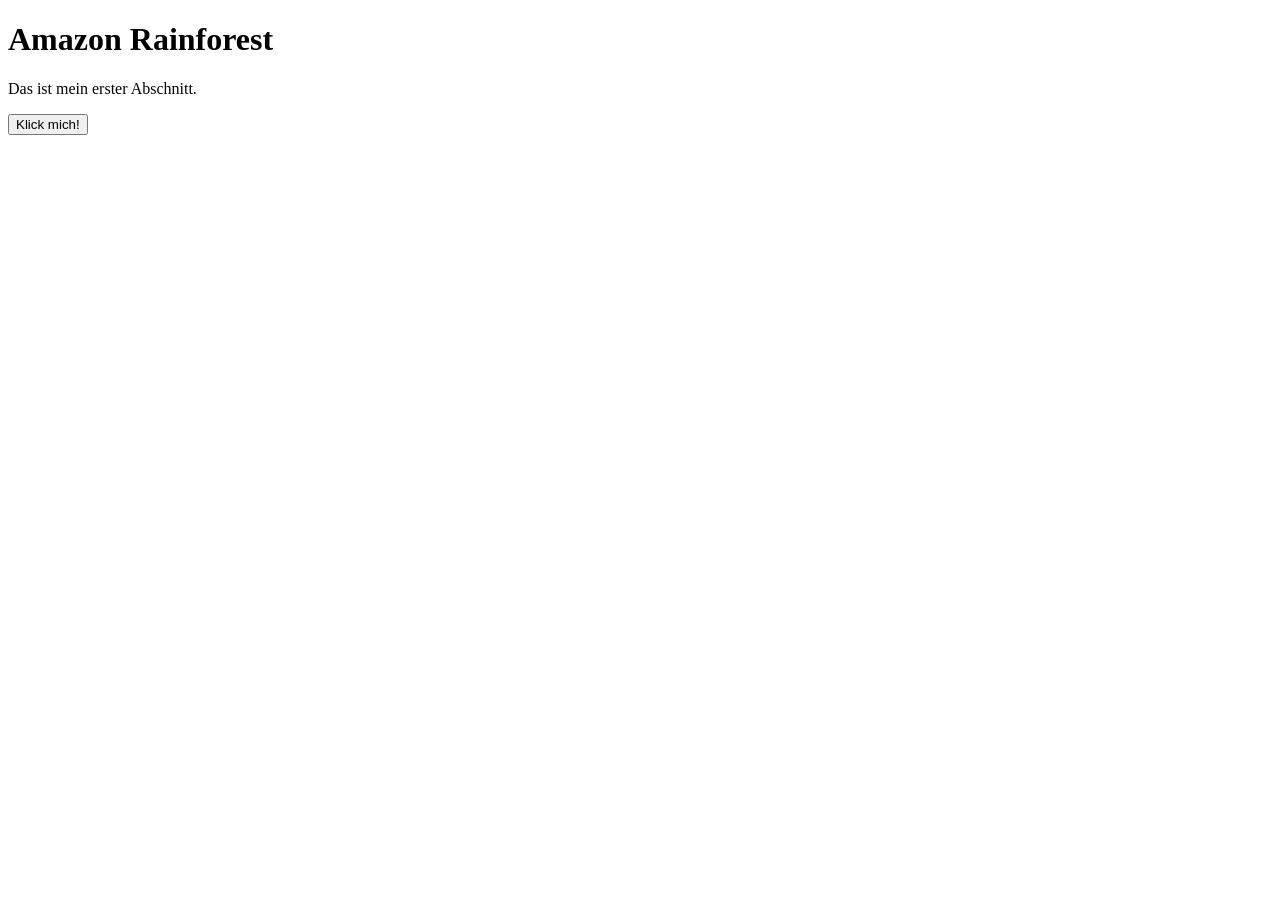
==== index.html @ 4434fc25 "Add files via upload" ====
<!DOCTYPE html>
<html lang="de">
<head>
  <meta charset="UTF-8">
  <meta name="viewport" content="width=device-width, initial-scale=1.0">
  <title>web</title>
  <link rel="stylesheet" href="style.css">
</head>
<body>

<h1>Amazon Rainforest</h1>
<p>Das ist mein erster Abschnitt.</p>
<button onclick="sayHello()">Klick mich!</button>

<script src="script.js"></script>
</body>
</html>
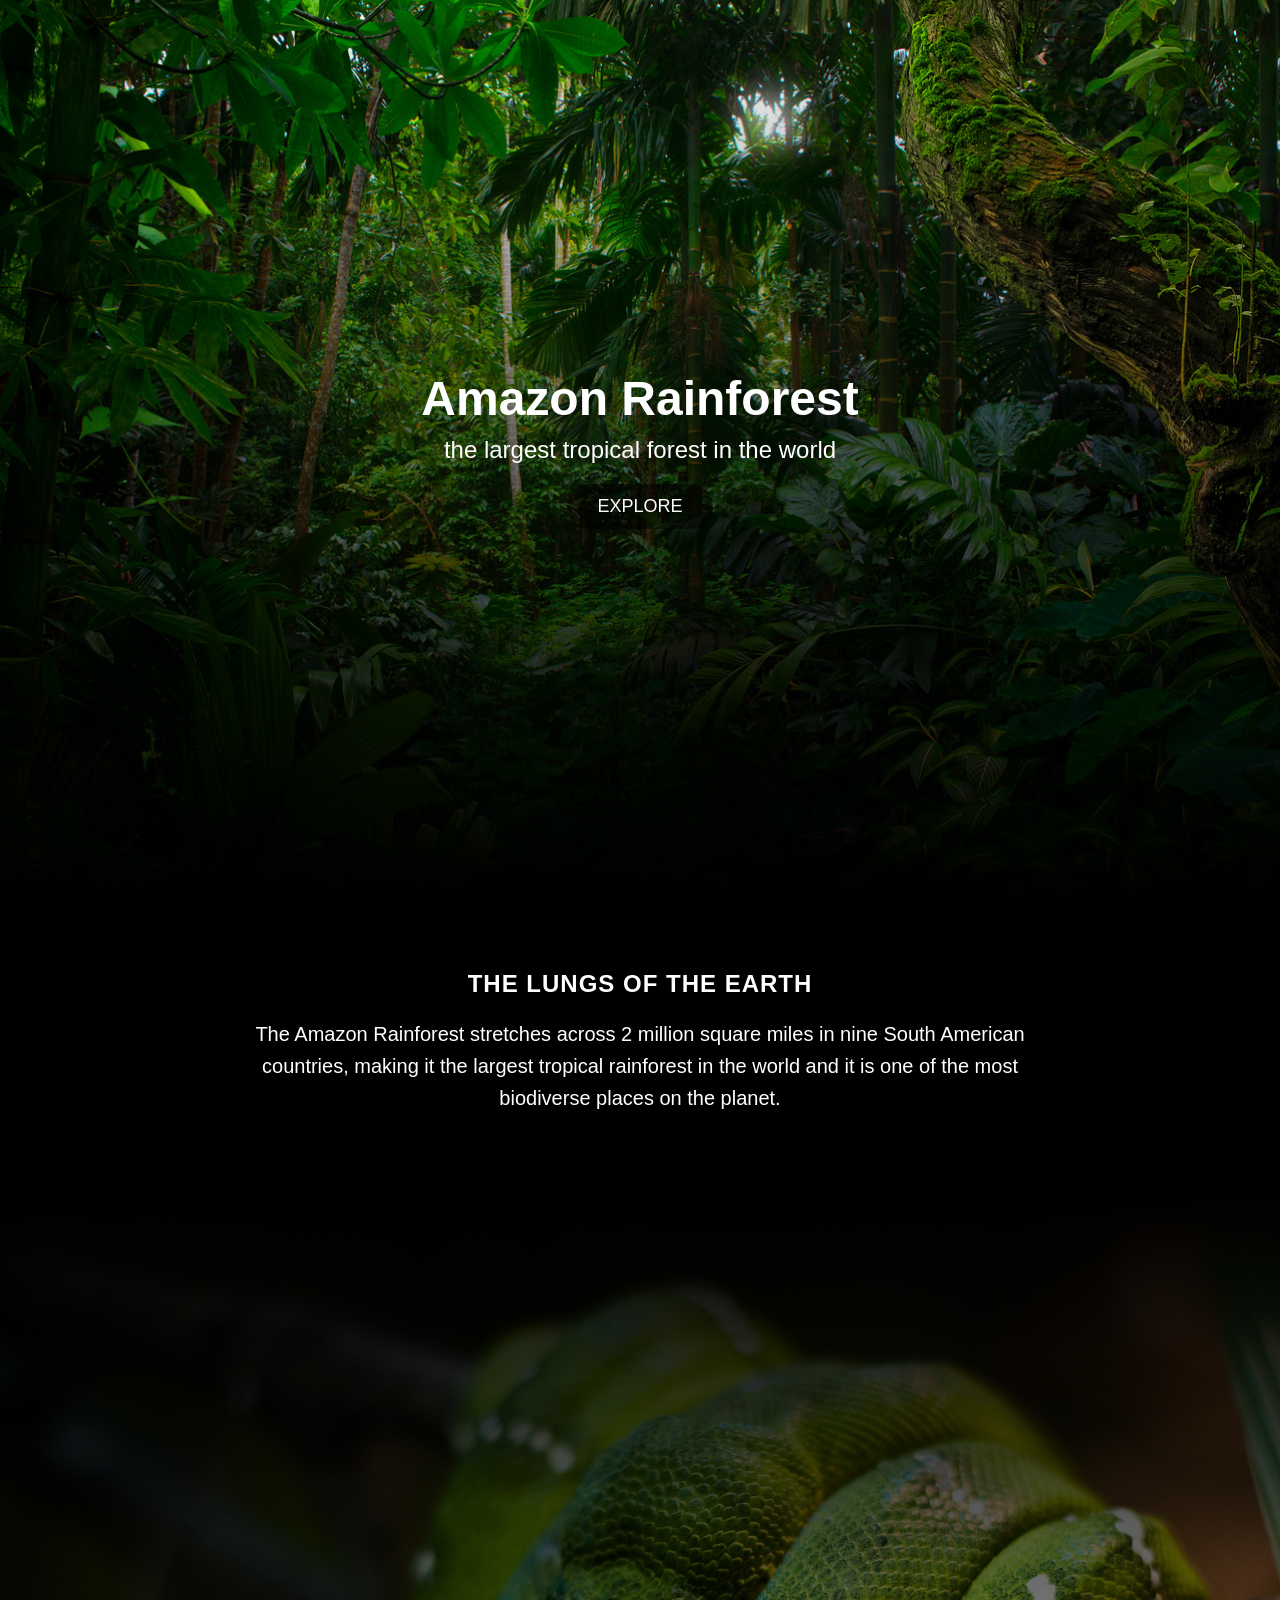
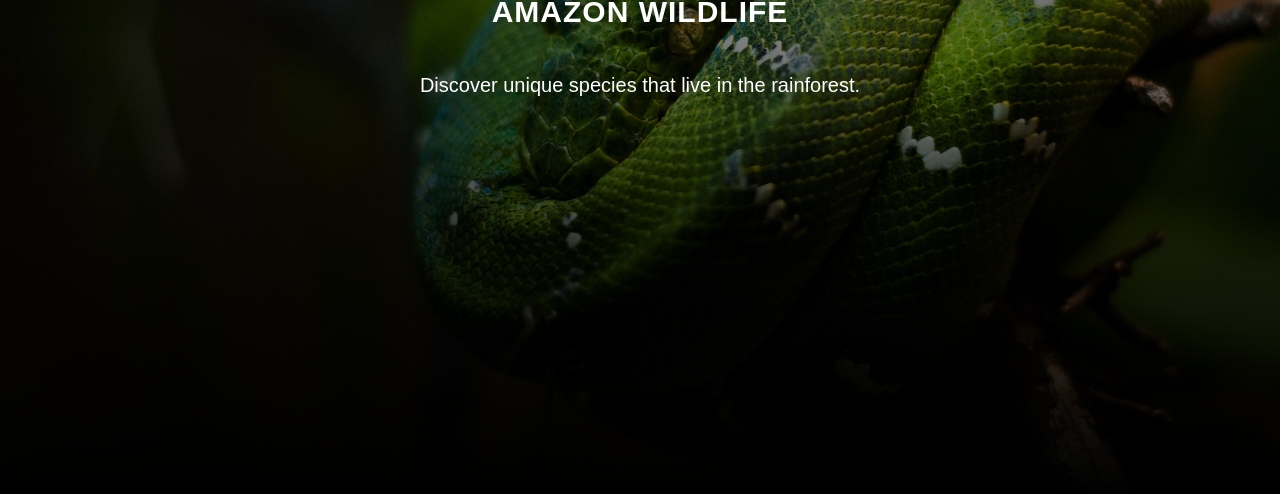
==== commit 715b0924: "Add files via upload" ====
--- a/index.html
+++ b/index.html
@@ -3,15 +3,31 @@
 <head>
   <meta charset="UTF-8">
   <meta name="viewport" content="width=device-width, initial-scale=1.0">
-  <title>web</title>
+  <title>Amazon Rainforest</title>
   <link rel="stylesheet" href="style.css">
 </head>
 <body>
 
-<h1>Amazon Rainforest</h1>
-<p>Das ist mein erster Abschnitt.</p>
-<button onclick="sayHello()">Klick mich!</button>
+  <!-- Hero Section -->
+  <div class="hero">
+    <div class="content">
+      <h1>Amazon Rainforest</h1>
+      <p>the largest tropical forest in the world</p>
+      <a href="#black">
+        <button>EXPLORE</button>
+      </a>
+    </div>
+  </div>
 
-<script src="script.js"></script>
+  <!-- Schwarzer Abschnitt -->
+  <div id="black" class="black-section">
+    <h2>THE LUNGS OF THE EARTH</h2>
+    <p>The Amazon Rainforest stretches across 2 million square miles in nine South American countries, making it the largest tropical rainforest in the world and it is one of the most biodiverse places on the planet.</p>
+  </div>
+
+  <div class="image-section">
+  <h2>AMAZON WILDLIFE</h2>
+  <p>Discover unique species that live in the rainforest.</p>
+</div>
 </body>
-</html>+</html>
--- a/style.css
+++ b/style.css
@@ -0,0 +1,208 @@
+
+
+html {
+  scroll-behavior: smooth;
+}
+html, body {
+  margin: 0;
+  padding: 0;
+  font-family: 'Segoe UI', Tahoma, Geneva, Verdana, sans-serif;
+  color: white;
+  text-align: center;
+  scroll-behavior: smooth;
+}
+
+/* Hero-Bereich */
+.hero {
+  position: relative;
+  z-index: 1;
+  width: 100%;
+  min-height: 100vh;       /* mindestens Bildschirmhöhe */
+  max-height: 1200px;      /* verhindert zu großes Bild auf riesigen Monitoren */
+  background-image: url('amazonpicture.jpg');
+  background-size: cover;
+  background-position: center;
+  background-repeat: no-repeat;
+
+  display: flex;
+  justify-content: center;
+  align-items: center;
+  text-align: center;
+}
+
+.hero::after {
+  content: "";
+  position: absolute;
+  left: 0;
+  bottom: 0;
+  width: 100%;
+  height: 100%; /* Verlauf nur unteres Bildende */
+  background: linear-gradient(to top, rgba(0,0,0,1), rgba(0, 0, 0, 0.301));
+  z-index: 0;
+}
+
+/* Text über dem Bild */
+.content {
+  position: relative;
+  z-index: 1;
+  max-width: 600px;
+  padding: 20px;
+}
+
+
+.content p {
+  font-size: 10px;
+  margin: 10px 0 20px 0;
+}
+
+/* Button */
+button {
+  padding: 12px 30px;
+  font-size: 15px;
+  cursor: pointer;
+  border: none;
+  border-radius: 25px;
+  background-color: rgba(0, 0, 0, 0.418);
+  color: white;
+  transition: background-color 0.3s, transform 0.3s;
+  
+}
+
+button:hover {
+  background-color: rgba(0, 0, 0, 0.514);
+  transform: scale(1.05);
+}
+
+
+/* Hero-Bereich */
+.hero {
+  position: relative;
+  width: 100%;
+  min-height: 100vh;       /* mindestens Bildschirmhöhe */
+  max-height: 1200px;      /* verhindert zu großes Bild auf riesigen Monitoren */
+  background-image: url('amazonpicture.jpg');
+  background-size: cover;
+  background-position: center;
+  background-repeat: no-repeat;
+
+  display: flex;
+  justify-content: center;
+  align-items: center;
+  text-align: center;
+}
+
+.hero::after {
+  content: "";
+  position: absolute;
+  left: 0;
+  bottom: 0;
+  width: 100%;
+  height: 100%; /* Verlauf nur unteres Bildende */
+  background: linear-gradient(to top, rgba(0,0,0,1), rgba(0, 0, 0, 0.0));
+  z-index: 0;
+}
+
+/* Text über dem Bild */
+.content {
+  position: relative;
+  z-index: 1;
+  max-width: 600px;
+  padding: 20px;
+}
+
+h1 {
+  margin: 0;
+  font-size: 48px;
+}
+
+.content p {
+  font-size: 24px;
+  margin: 10px 0 20px 0;
+}
+
+/* Button */
+button {
+  padding: 12px 30px;
+  font-size: 18px;
+  cursor: pointer;
+  border: none;
+  border-radius: 25px;
+  background-color: rgba(0, 0, 0, 0.5);
+  color: white;
+  transition: background-color 0.3s, transform 0.3s;
+}
+
+button:hover {
+  background-color: rgba(0, 0, 0, 0.4);
+  transform: scale(1.05);
+}
+
+/* Schwarzer Abschnitt */
+.black-section {
+  background-color: black;
+  color: white;
+  width: 100%;
+  padding: 50px 20px;
+  box-sizing: border-box;
+}
+
+.black-section h2 {
+  font-size: 24px;
+  margin: 0 0 §0px 0;
+  text-transform: uppercase;
+  letter-spacing: 1px;
+}
+
+.black-section p {
+  font-size: 20px;
+  line-height: 1.6;
+  margin: 0 auto 30px auto;
+  max-width: 800px;
+  text-align: center;
+}
+
+.image-section {
+  position: relative;
+  width: 100%;
+  min-height: 100vh;
+
+  background-image: url('pic6.jpg');
+  background-size: cover;
+  background-position: center;
+  background-repeat: no-repeat;
+
+  display: flex;
+  flex-direction: column;
+  justify-content: center;
+  align-items: center;
+  text-align: center;
+}
+
+.image-section::after {
+  content: "";
+  position: absolute;
+  left: 0;
+  top: 0;
+  width: 100%;
+  height: 100%;
+
+  background: linear-gradient(
+    to bottom,
+    rgba(0,0,0,1) 0%,
+    rgba(0, 0, 0, 0.5) 50%, 
+    rgba(0,0,0,1) 100%
+  );
+
+  z-index: 0;
+}
+
+.image-section h2 {
+ font-size: 30px;
+ letter-spacing: 1px;
+ z-index: 1;
+ }
+.image-section p {
+  font-size: 20px; /* Beispiel: anpassen wie gewünscht */
+  position: relative;
+  z-index: 1;
+}
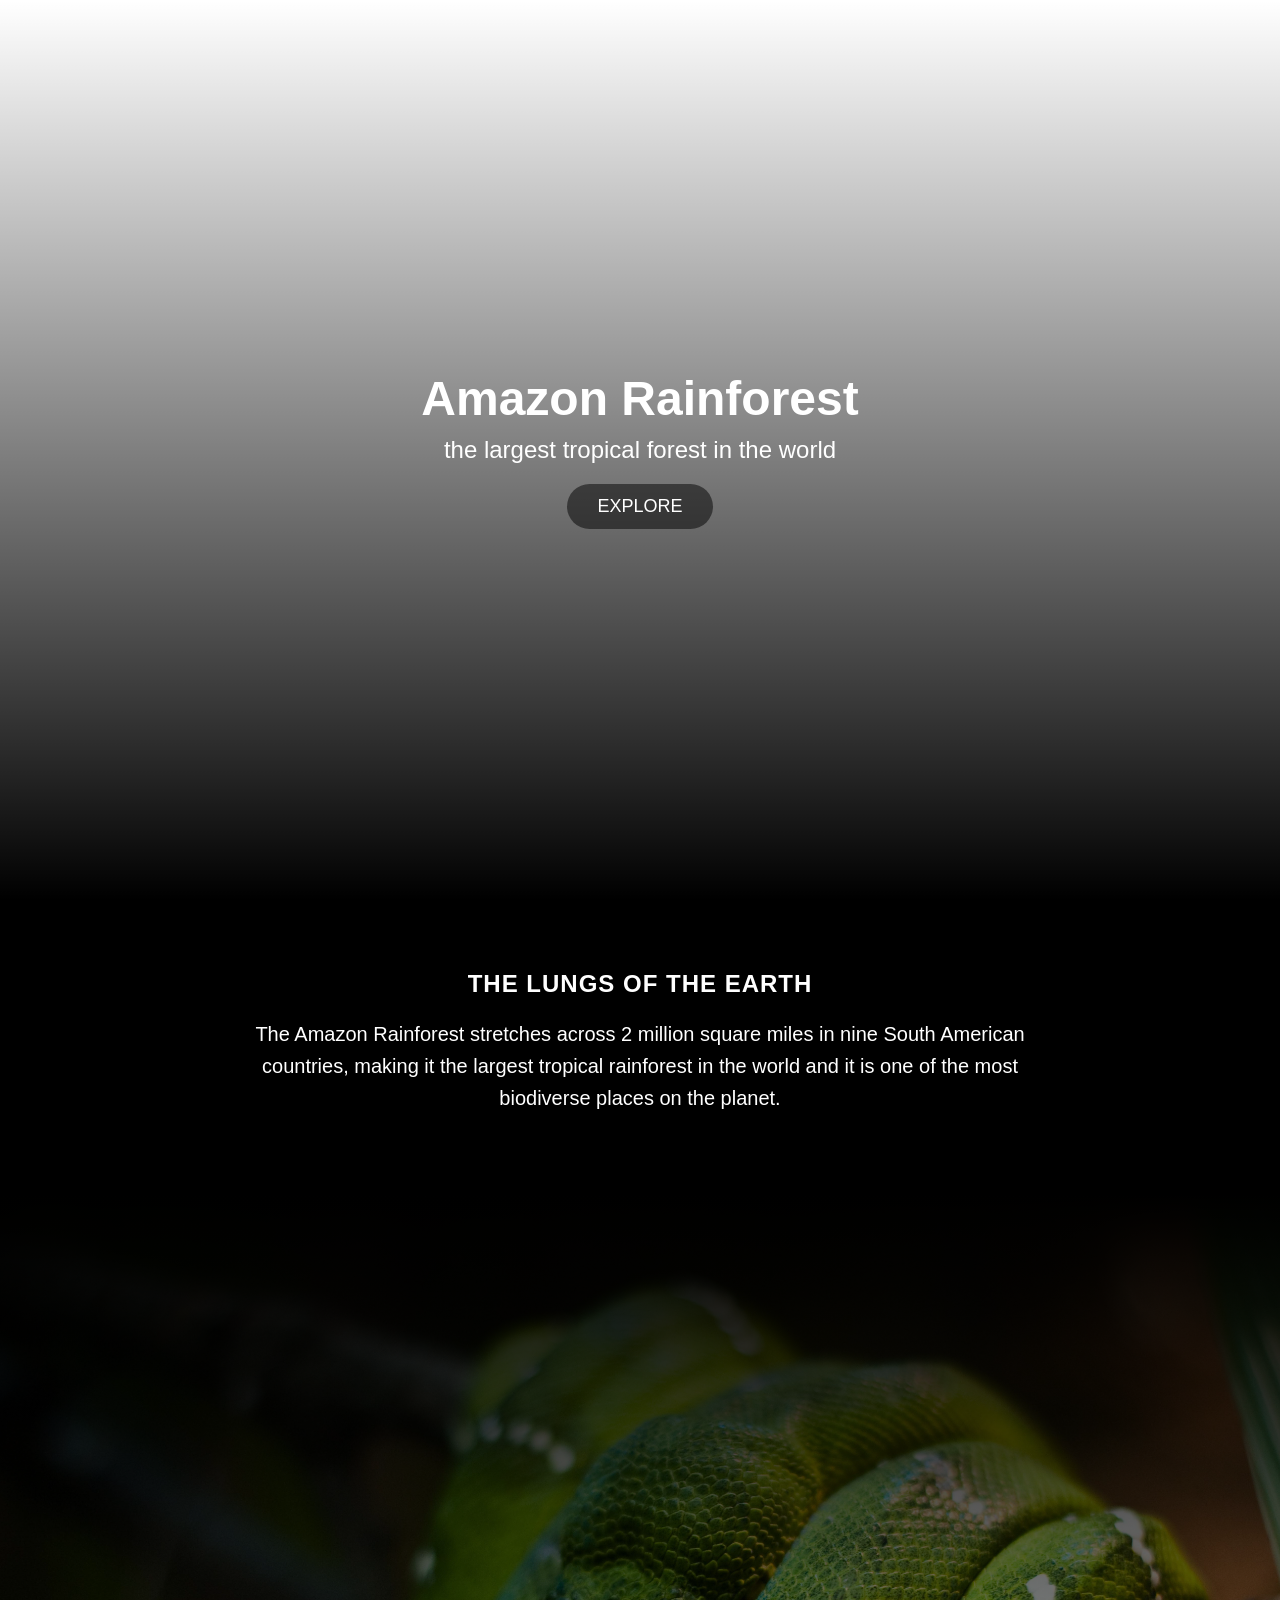
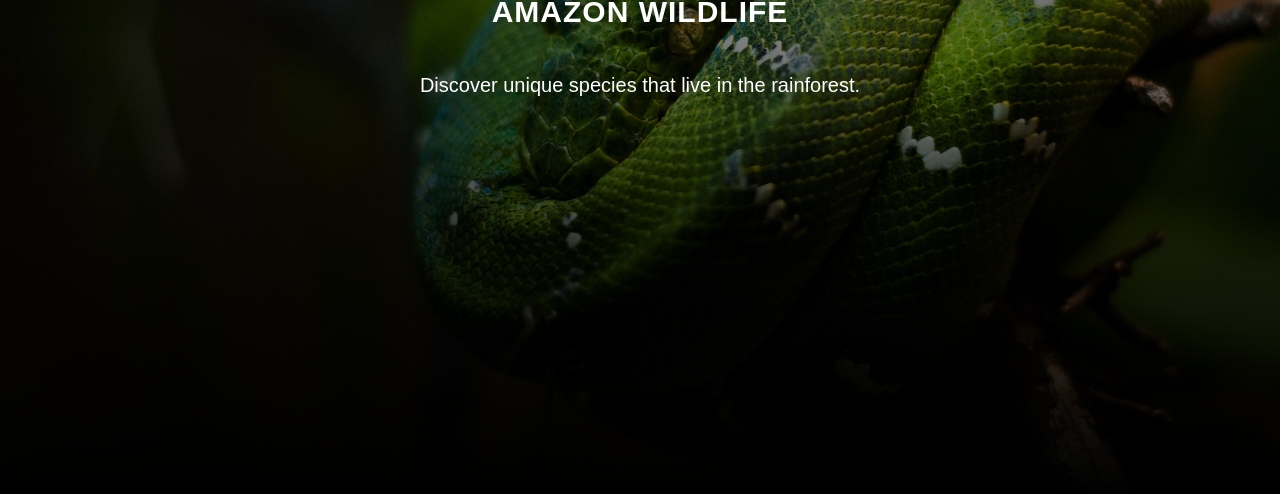
==== commit e1ca7a34: "Add files via upload" ====
(no text change in the page or its own stylesheets)
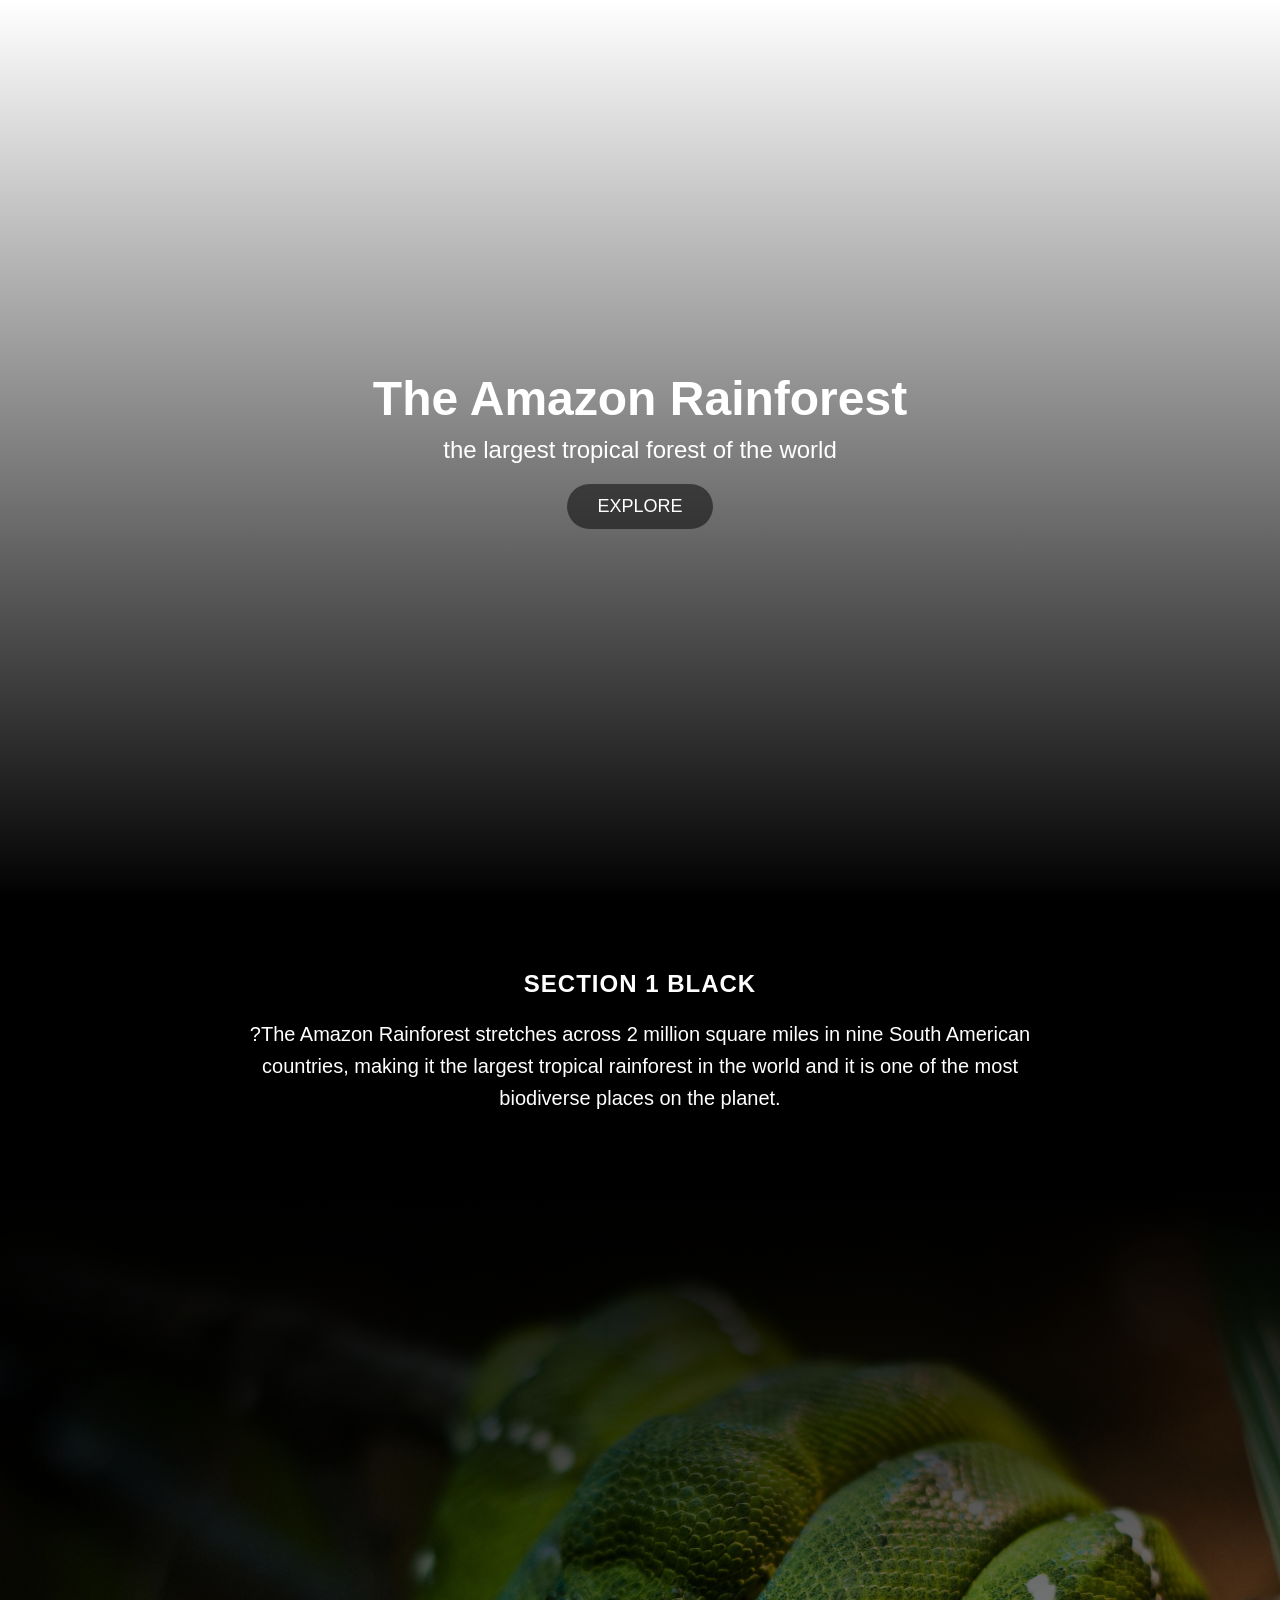
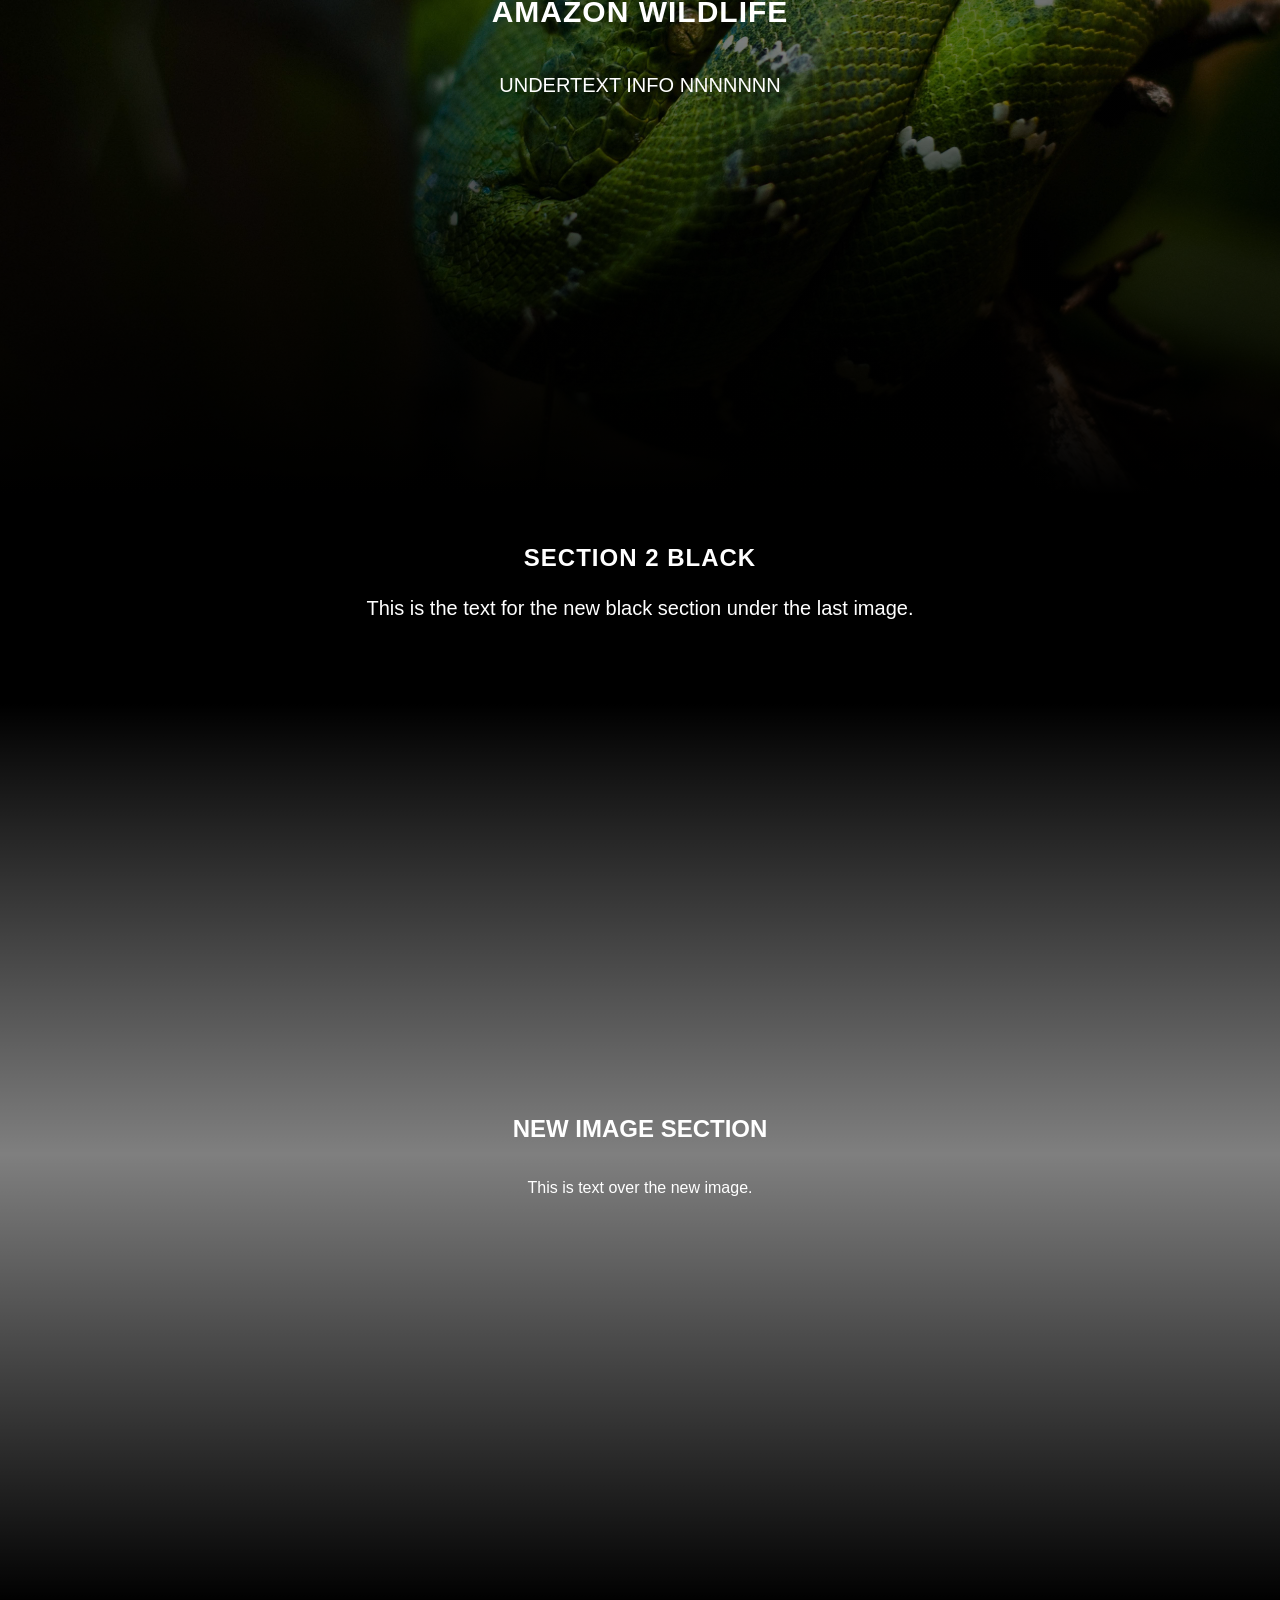
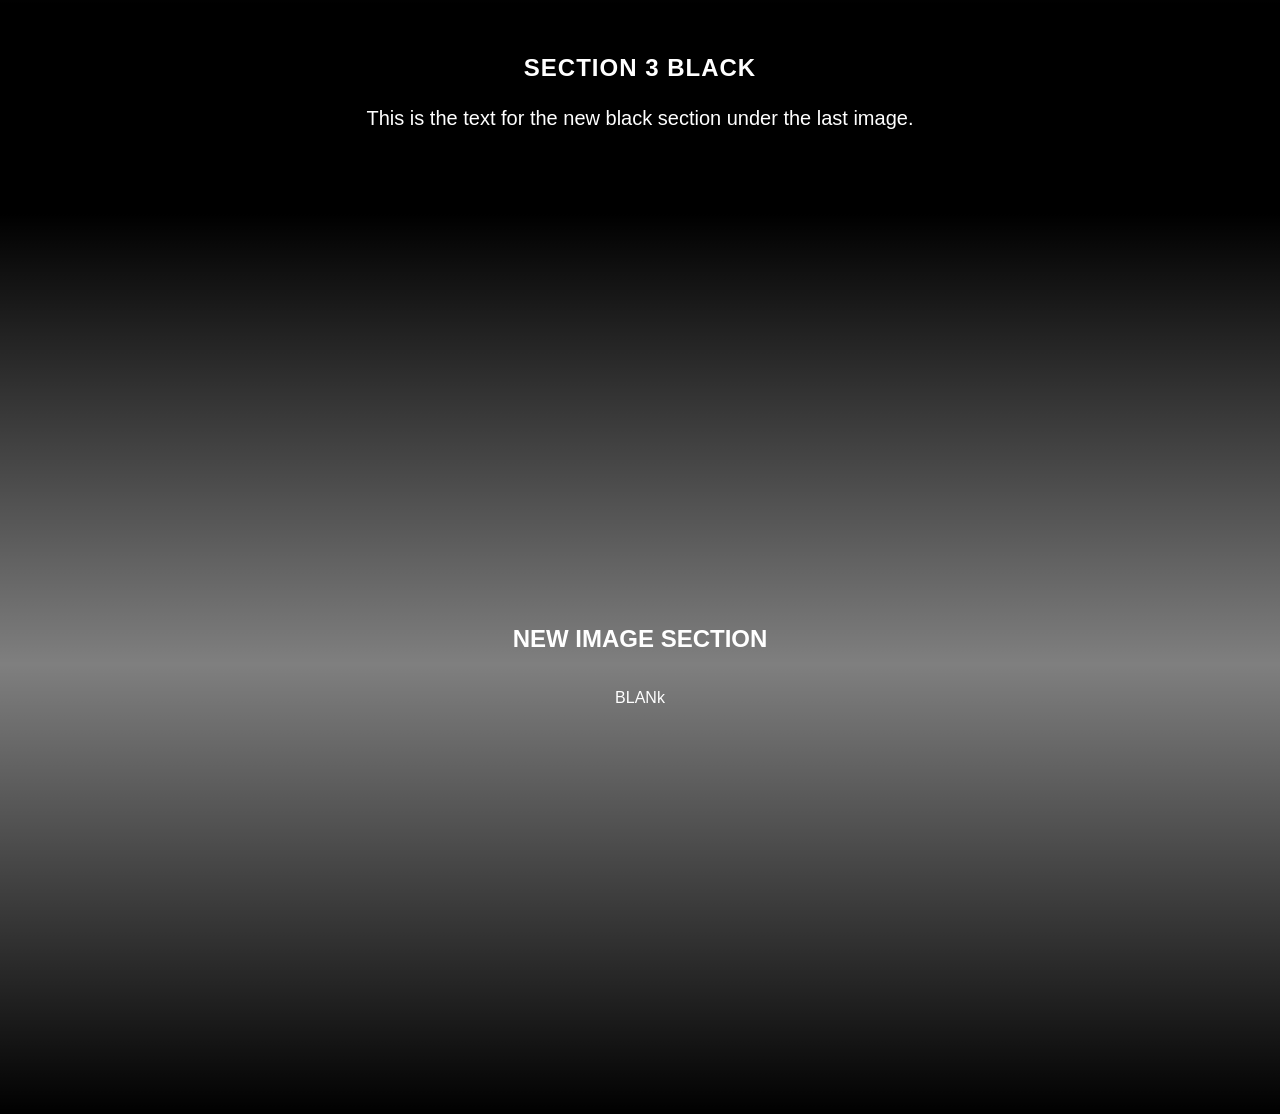
==== commit 7fa11eb6: "Add files via upload" ====
--- a/index.html
+++ b/index.html
@@ -3,7 +3,7 @@
 <head>
   <meta charset="UTF-8">
   <meta name="viewport" content="width=device-width, initial-scale=1.0">
-  <title>Amazon Rainforest</title>
+  <title>The Amazon Rainforest</title>
   <link rel="stylesheet" href="style.css">
 </head>
 <body>
@@ -11,8 +11,8 @@
   <!-- Hero Section -->
   <div class="hero">
     <div class="content">
-      <h1>Amazon Rainforest</h1>
-      <p>the largest tropical forest in the world</p>
+      <h1>The Amazon Rainforest</h1>
+      <p>the largest tropical forest of the world</p>
       <a href="#black">
         <button>EXPLORE</button>
       </a>
@@ -21,13 +21,29 @@
 
   <!-- Schwarzer Abschnitt -->
   <div id="black" class="black-section">
-    <h2>THE LUNGS OF THE EARTH</h2>
-    <p>The Amazon Rainforest stretches across 2 million square miles in nine South American countries, making it the largest tropical rainforest in the world and it is one of the most biodiverse places on the planet.</p>
+    <h2>SECTION 1 BLACK</h2>
+    <p> ?The Amazon Rainforest stretches across 2 million square miles in nine South American countries, making it the largest tropical rainforest in the world and it is one of the most biodiverse places on the planet.</p>
   </div>
 
   <div class="image-section">
   <h2>AMAZON WILDLIFE</h2>
-  <p>Discover unique species that live in the rainforest.</p>
+  <p>UNDERTEXT INFO NNNNNNN</p>
+</div>
+<div class="black-section-2">
+  <h2>SECTION 2 BLACK</h2>
+  <p>This is the text for the new black section under the last image.</p>
+</div>
+<div class="image-section-2">
+  <h2>NEW IMAGE SECTION</h2>
+  <p>This is text over the new image.</p>
+</div>
+<div class="black-section-3">
+  <h2>SECTION 3 BLACK</h2>
+  <p>This is the text for the new black section under the last image.</p>
+</div>
+<div class="image-section-3">
+  <h2>NEW IMAGE SECTION</h2>
+  <p>BLANk</p>
 </div>
 </body>
 </html>
--- a/style.css
+++ b/style.css
@@ -205,4 +205,134 @@
   font-size: 20px; /* Beispiel: anpassen wie gewünscht */
   position: relative;
   z-index: 1;
-}+}
+.black-section-2 {
+  background-color: black;
+  color: white;
+  width: 100%;
+  padding: 50px 20px;
+  box-sizing: border-box;
+  text-align: center;
+}
+
+.black-section-2 h2 {
+  font-size: 24px;
+  margin: 0 0 20px 0;
+  text-transform: uppercase;
+  letter-spacing: 1px;
+}
+
+.black-section-2 p {
+  font-size: 20px;
+  line-height: 1.6;
+  margin: 10px auto 30px auto;
+  max-width: 800px;
+  text-align: center;
+}
+.image-section-2 {
+  position: relative;
+  width: 100%;
+  min-height: 100vh; /* takes at least full viewport height */
+  
+  background-image: url('pic9.jpg'); /* your new image */
+  background-size: cover;
+  background-position: center;
+  background-repeat: no-repeat;
+
+  display: flex;
+  flex-direction: column;
+  justify-content: center;
+  align-items: center;
+  text-align: center;
+}
+
+.image-section-2::after {
+  content: "";
+  position: absolute;
+  left: 0;
+  top: 0;
+  width: 100%;
+  height: 100%;
+
+  /* Fade from top and bottom */
+  background: linear-gradient(
+    to bottom,
+    rgba(0,0,0,1) 0%,
+    rgba(0,0,0,0.5) 50%, 
+    rgba(0,0,0,1) 100%
+  );
+
+  z-index: 0;
+}
+
+.image-section-2 h2,
+.image-section-2 p {
+  position: relative;
+  z-index: 1;
+  color: white;
+}
+.black-section-3 {
+  background-color: black;
+  color: white;
+  width: 100%;
+  padding: 50px 20px;
+  box-sizing: border-box;
+  text-align: center;
+}
+
+.black-section-3 h2 {
+  font-size: 24px;
+  margin: 0 0 20px 0;
+  text-transform: uppercase;
+  letter-spacing: 1px;
+}
+
+.black-section-3 p {
+  font-size: 20px;
+  line-height: 1.6;
+  margin: 10px auto 30px auto;
+  max-width: 800px;
+  text-align: center;
+}
+.image-section-3 {
+  position: relative;
+  width: 100%;
+  min-height: 100vh; /* takes at least full viewport height */
+  
+  background-image: url('pic2.jpg'); /* your new image */
+  background-size: cover;
+  background-position: center;
+  background-repeat: no-repeat;
+
+  display: flex;
+  flex-direction: column;
+  justify-content: center;
+  align-items: center;
+  text-align: center;
+}
+
+.image-section-3::after {
+  content: "";
+  position: absolute;
+  left: 0;
+  top: 0;
+  width: 100%;
+  height: 100%;
+
+  /* Fade from top and bottom */
+  background: linear-gradient(
+    to bottom,
+    rgba(0,0,0,1) 0%,
+    rgba(0,0,0,0.5) 50%, 
+    rgba(0,0,0,1) 100%
+  );
+
+  z-index: 0;
+}
+
+.image-section-3 h2,
+.image-section-3 p {
+  position: relative;
+  z-index: 1;
+  color: white;
+}
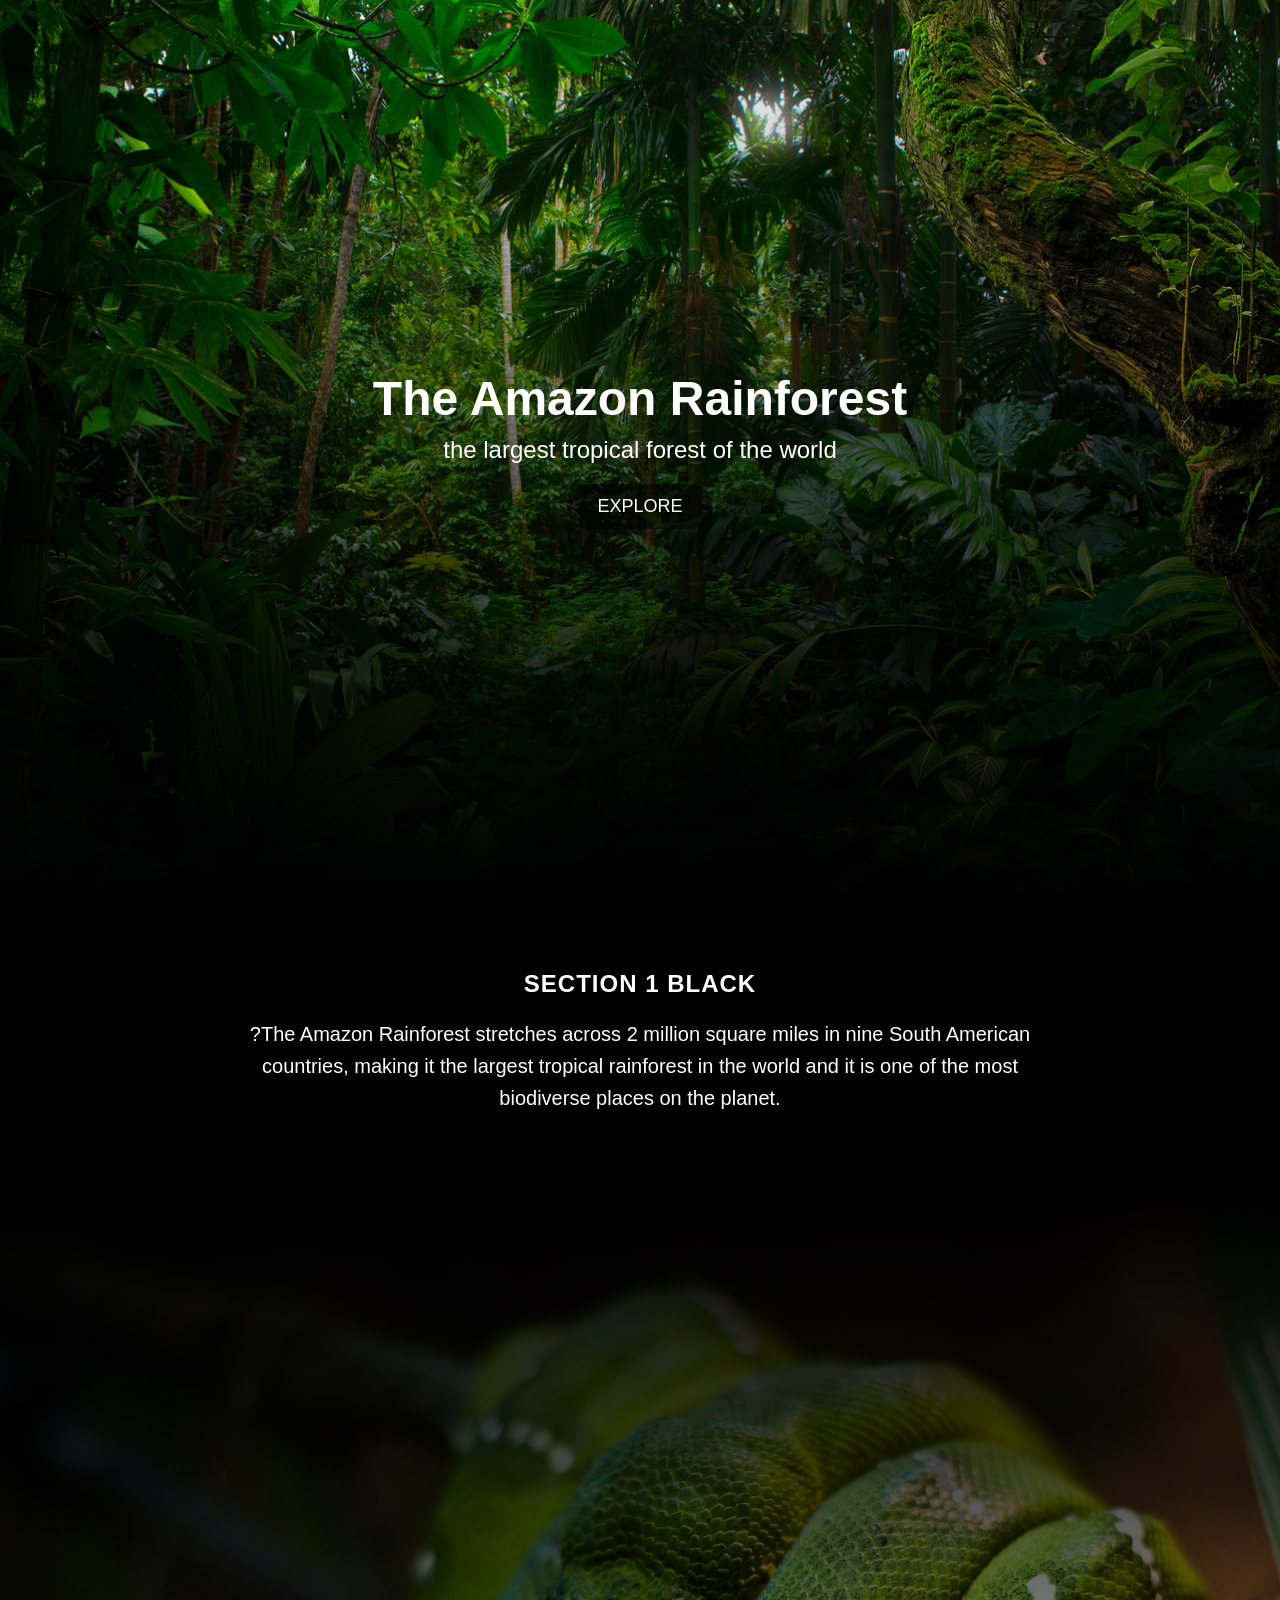
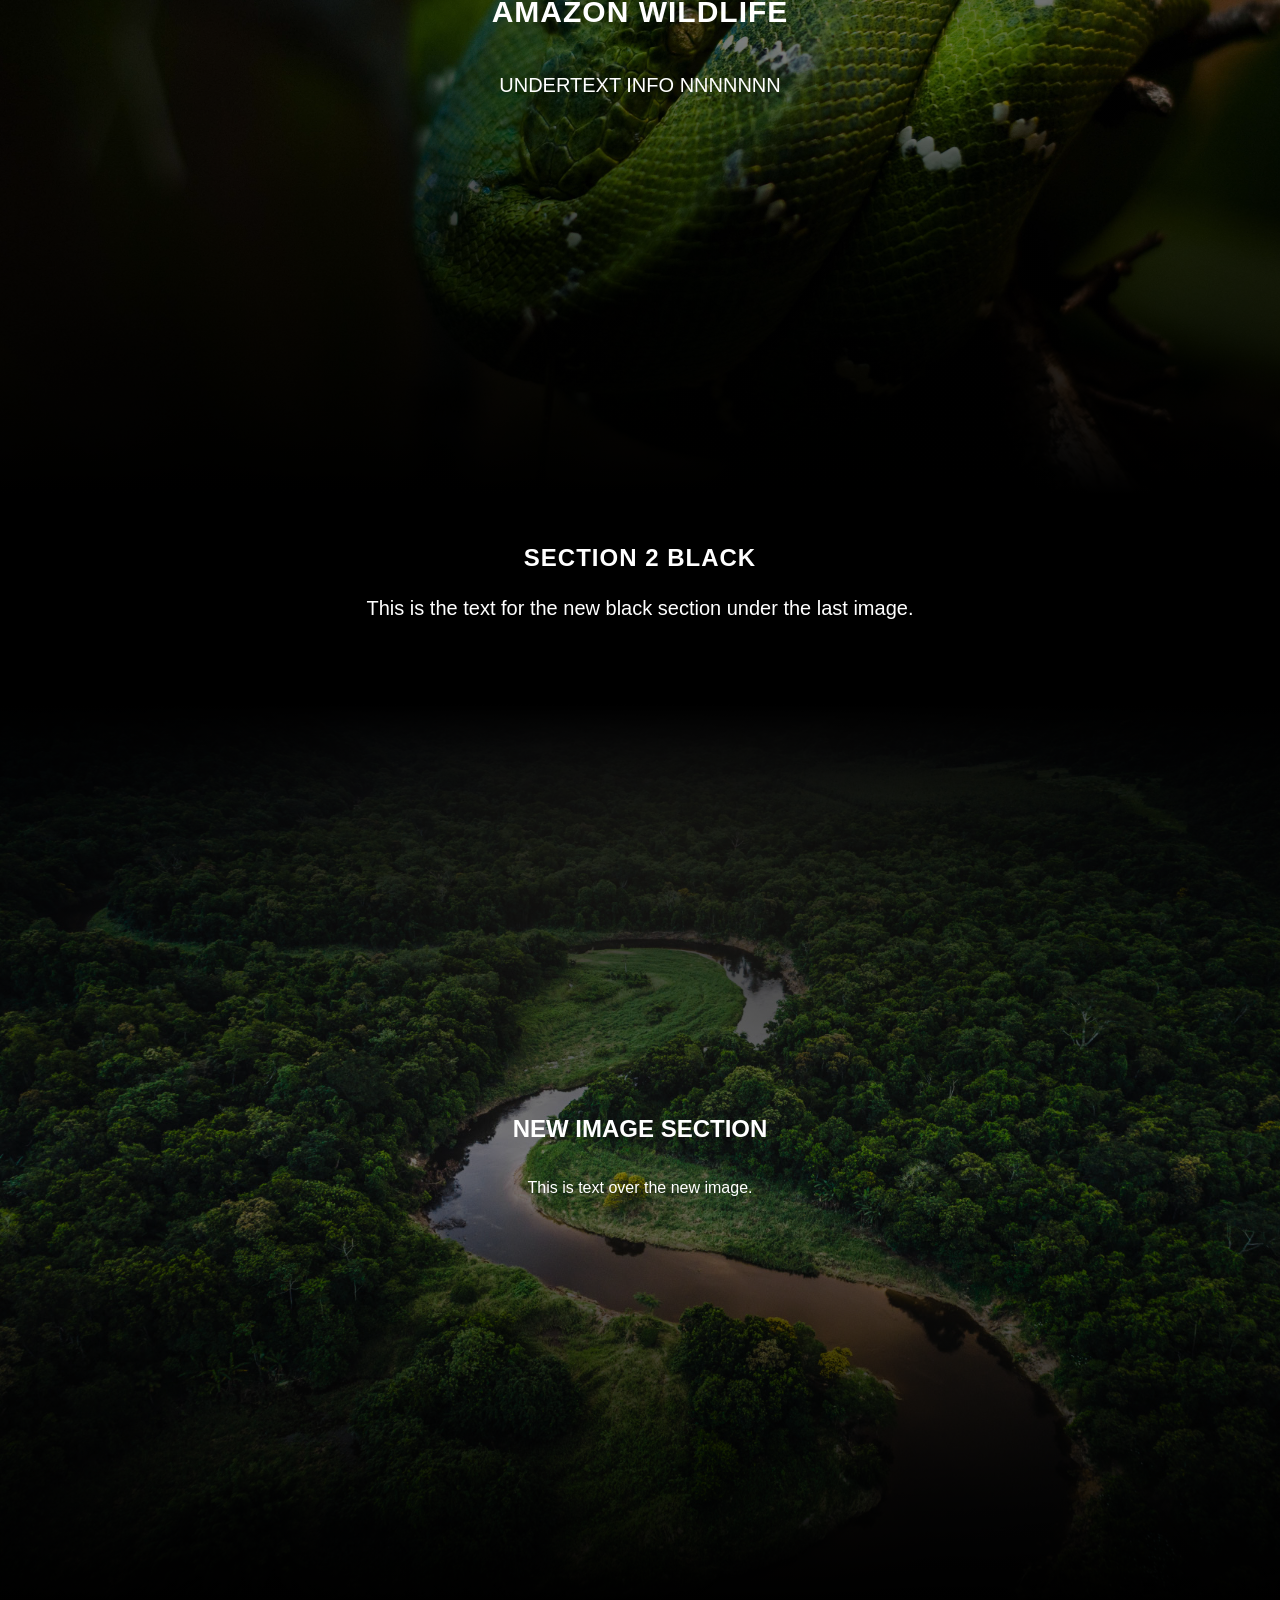
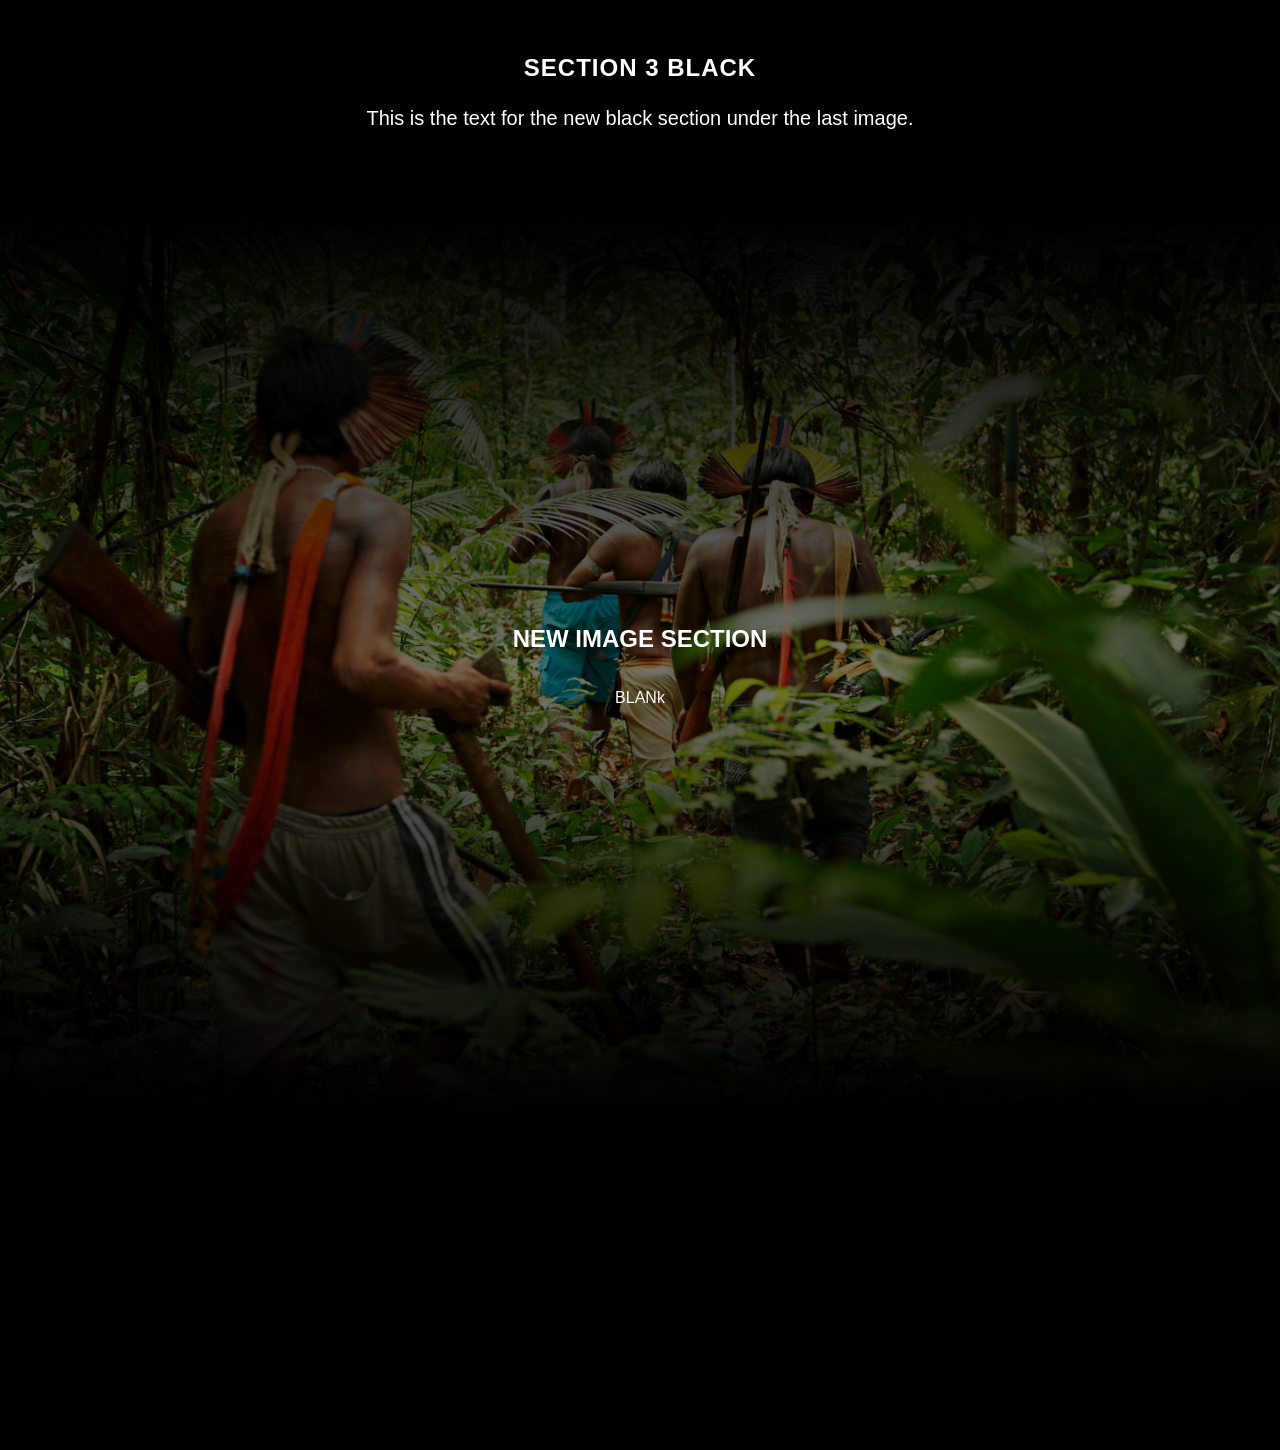
==== commit 96258169: "Add files via upload" ====
--- a/index.html
+++ b/index.html
@@ -45,5 +45,12 @@
   <h2>NEW IMAGE SECTION</h2>
   <p>BLANk</p>
 </div>
+<section class="article-section" id="article1">
+  
+  </p>
+</section>
+<section class="article-section" id="article1">
+
+</section>
 </body>
 </html>
--- a/style.css
+++ b/style.css
@@ -36,8 +36,14 @@
   left: 0;
   bottom: 0;
   width: 100%;
-  height: 100%; /* Verlauf nur unteres Bildende */
-  background: linear-gradient(to top, rgba(0,0,0,1), rgba(0, 0, 0, 0.301));
+  height: 100%; 
+  background: linear-gradient(
+    to top, to bottom,
+    rgba(0,0,0,1) 00%,
+    rgba(180, 180, 180, 0.5) 50%, 
+    rgba(0,0,0,1) 100%
+  );
+
   z-index: 0;
 }
 
@@ -200,7 +206,12 @@
  font-size: 30px;
  letter-spacing: 1px;
  z-index: 1;
- }
+}
+.image-section :hover {
+  
+  transform: scale(1.02);
+}
+ 
 .image-section p {
   font-size: 20px; /* Beispiel: anpassen wie gewünscht */
   position: relative;
@@ -270,6 +281,11 @@
   position: relative;
   z-index: 1;
   color: white;
+
+}.image-section-2 h2:hover  {
+  
+  transform: scale(1.02);
+ 
 }
 .black-section-3 {
   background-color: black;
@@ -336,3 +352,13 @@
   z-index: 1;
   color: white;
 }
+.image-section-3 :hover {
+  
+  transform: scale(1.02);
+}
+.article-section {
+  background: black;
+  padding: 80px 20px;
+  text-align: center;
+}
+
